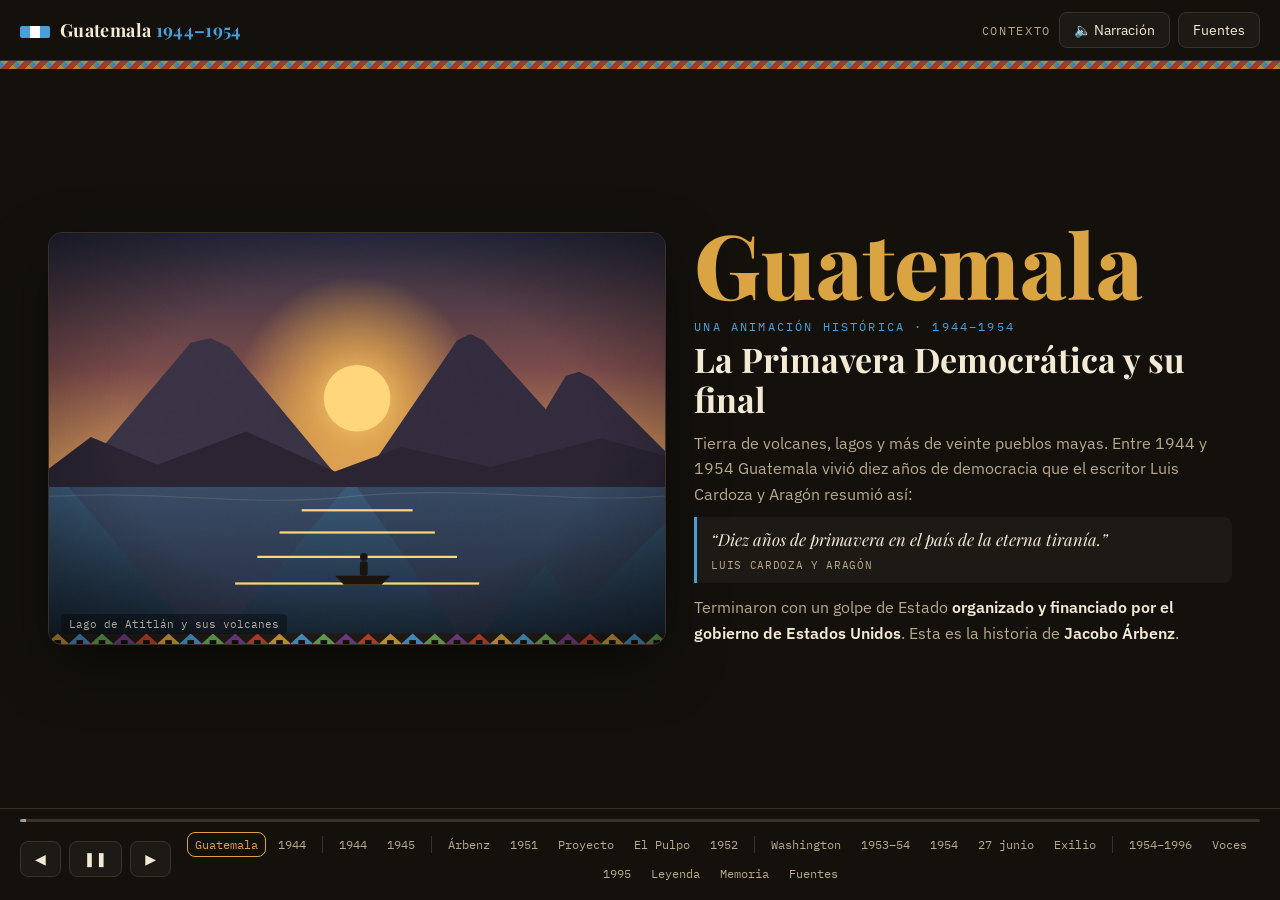
==== guatemala-1954/src/index.template.html @ e7c6b9b2 "Make index.html a self-contained single file Opening index.html on its own (downloaded alone or prev" ====
<!doctype html>
<!-- build -->
<html lang="es">
<head>
<meta charset="utf-8">
<meta name="viewport" content="width=device-width, initial-scale=1">
<title>Guatemala 1954</title>
<meta name="description" content="Animación histórica: la Primavera Democrática, Jacobo Árbenz y el golpe de Estado de 1954 respaldado por Estados Unidos.">
<link rel="preconnect" href="https://fonts.googleapis.com">
<link rel="preconnect" href="https://fonts.gstatic.com" crossorigin>
<link href="https://fonts.googleapis.com/css2?family=Playfair+Display:ital,wght@0,600;0,800;1,600&family=IBM+Plex+Sans:wght@400;500;600&family=IBM+Plex+Mono:wght@500&display=swap" rel="stylesheet">
<link rel="stylesheet" href="css/style.css">
</head>
<body>
<header class="top">
  <h1><span class="flag"><i></i><i></i><i></i></span>Guatemala <span>1944–1954</span></h1>
  <div class="toplinks">
    <span class="chapter hide-sm" id="chapter"></span>
    <button id="narrate" aria-pressed="false" title="Narración por voz (si el navegador la soporta)">🔈 Narración</button>
    <button id="sourcesBtn" class="hide-sm" title="Ir a fuentes">Fuentes</button>
  </div>
</header>
<div class="textile" aria-hidden="true"></div>

<main class="stage">
  <div class="art" id="art" aria-hidden="true"></div>
  <section class="text" id="text" aria-live="polite"></section>
</main>

<footer class="controls">
  <div class="progress"><div id="bar"></div></div>
  <div class="row">
    <div class="btns">
      <button id="prev" aria-label="Escena anterior">◀</button>
      <button id="play" aria-label="Pausar">❚❚</button>
      <button id="next" aria-label="Escena siguiente">▶</button>
    </div>
    <nav class="timeline" id="timeline" aria-label="Línea de tiempo"></nav>
  </div>
</footer>

<script src="js/geo.js"></script>
<script src="js/art.js"></script>
<script src="js/scenes.js"></script>
<script src="js/player.js"></script>
</body>
</html>
---- guatemala-1954/src/css/style.css ----
:root {
  --bg: #14110d;
  --panel: #1d1914;
  --paper: #efe4cc;
  --ink: #f3ead6;
  --muted: #b7a98c;
  --line: #3a3228;
  --sky: #4a9fd8;      /* azul de la bandera */
  --green: #6fae5a;
  --gold: #d9a441;
  --red: #c8442f;
  --usa: #8fa3c7;
  --shadow: rgba(0,0,0,.45);
}
* { box-sizing: border-box; }
html, body { margin: 0; height: 100%; }
body {
  background: var(--bg);
  color: var(--ink);
  font-family: "IBM Plex Sans", system-ui, sans-serif;
  display: flex; flex-direction: column;
  overflow-x: hidden;
}
header.top {
  display: flex; align-items: center; justify-content: space-between;
  padding: 12px 20px; border-bottom: 1px solid var(--line); gap: 12px;
}
header.top h1 { font-family: "Playfair Display", serif; font-size: 18px; margin: 0; letter-spacing: .02em; }
header.top h1 span { color: var(--sky); }
.flag { display: inline-flex; height: 12px; width: 30px; margin-right: 10px; vertical-align: -1px; border-radius: 2px; overflow: hidden; }
.flag i { flex: 1; } .flag i:nth-child(1), .flag i:nth-child(3) { background: var(--sky); } .flag i:nth-child(2) { background: #fff; }
.toplinks { display: flex; gap: 8px; align-items: center; }
.chapter { font-family: "IBM Plex Mono", monospace; font-size: 12px; letter-spacing: .14em; text-transform: uppercase; color: var(--muted); }

/* franja textil inspirada en los huipiles */
.textile { height: 8px; background:
  linear-gradient(135deg, transparent 25%, var(--red) 25% 50%, transparent 50% 75%, var(--red) 75%) 0 0 / 16px 16px,
  linear-gradient(45deg, var(--gold) 25%, var(--sky) 25% 50%, var(--gold) 50% 75%, var(--green) 75%) 0 0 / 16px 16px;
  opacity: .8; }

main.stage {
  flex: 1; display: grid; grid-template-columns: minmax(0, 1.15fr) minmax(0, 1fr);
  gap: 28px; padding: 24px clamp(16px, 4vw, 48px); align-items: center;
  max-width: 1320px; width: 100%; margin: 0 auto;
}
.art {
  position: relative; aspect-ratio: 3 / 2; width: 100%;
  background: radial-gradient(ellipse at 50% 30%, #2a241c, #16130f 75%);
  border: 1px solid var(--line); border-radius: 14px; overflow: hidden;
  box-shadow: 0 20px 60px var(--shadow);
}
.art .layer { position: absolute; inset: 0; transition: opacity .7s ease, transform .9s ease, filter .7s ease; }
.art .layer.entering { opacity: 0; transform: scale(1.04); filter: blur(4px); }
.art .layer.leaving { opacity: 0; transform: scale(.98); filter: blur(3px); }
.art svg { width: 100%; height: 100%; display: block; }
.art .layer > svg { animation: kenburns var(--dur, 12s) linear forwards; transform-origin: var(--kb-origin, 50% 50%); }
@keyframes kenburns { from { transform: scale(1); } to { transform: scale(var(--kb, 1.07)); } }
.art::before { /* viñeta */
  content: ""; position: absolute; inset: 0; z-index: 2; pointer-events: none;
  background: radial-gradient(ellipse at center, transparent 55%, rgba(0,0,0,.45));
}
.art::after { /* grano de película */
  content: ""; position: absolute; inset: -20px; z-index: 3; pointer-events: none; opacity: .09; mix-blend-mode: overlay;
  background-image: url("data:image/svg+xml;utf8,<svg xmlns='http://www.w3.org/2000/svg' width='160' height='160'><filter id='n'><feTurbulence baseFrequency='.9' numOctaves='2'/></filter><rect width='100%' height='100%' filter='url(%23n)'/></svg>");
  animation: grain .6s steps(3) infinite;
}
@keyframes grain { 0%{transform:translate(0,0)} 50%{transform:translate(-8px,5px)} 100%{transform:translate(4px,-6px)} }
.caption {
  position: absolute; left: 12px; bottom: 10px; z-index: 4; font-family: "IBM Plex Mono", monospace; font-size: 11px;
  color: rgba(243,234,214,.7); background: rgba(0,0,0,.35); padding: 3px 8px; border-radius: 4px;
}

.text { min-width: 0; }
.year { font-family: "Playfair Display", serif; font-weight: 800; font-size: clamp(44px, 7vw, 96px); line-height: .95; color: var(--gold); }
.kicker { font-family: "IBM Plex Mono", monospace; font-size: 12px; letter-spacing: .18em; text-transform: uppercase; color: var(--sky); margin: 14px 0 6px; }
.title { font-family: "Playfair Display", serif; font-size: clamp(24px, 2.8vw, 34px); margin: 0 0 12px; line-height: 1.15; }
.body { color: var(--muted); font-size: clamp(15px, 1.25vw, 16.5px); line-height: 1.6; }
.body p { margin: 0 0 10px; }
.body strong { color: var(--ink); font-weight: 600; }
.body em { color: var(--ink); }
.fact { display: inline-block; margin-top: 6px; padding: 8px 12px; border-left: 3px solid var(--gold); background: var(--panel); color: var(--ink); font-size: 14px; }
blockquote {
  margin: 8px 0 12px; padding: 10px 14px; border-left: 3px solid var(--sky); background: var(--panel); border-radius: 0 8px 8px 0;
  font-family: "Playfair Display", serif; font-style: italic; font-size: clamp(15px, 1.3vw, 17px); color: var(--ink); line-height: 1.45;
}
blockquote cite { display: block; margin-top: 6px; font-family: "IBM Plex Mono", monospace; font-style: normal; font-size: 11px; color: var(--muted); letter-spacing: .06em; }
.voices { display: grid; grid-template-columns: 1fr 1fr; gap: 8px; margin-top: 4px; }
.voice { background: var(--panel); border: 1px solid var(--line); border-radius: 8px; padding: 9px 11px; font-size: 13.5px; line-height: 1.45; }
.voice b { display: block; font-family: "IBM Plex Mono", monospace; font-weight: 500; font-size: 10.5px; letter-spacing: .12em; text-transform: uppercase; margin-bottom: 4px; }
.voice.pro b { color: var(--green); } .voice.con b { color: var(--red); } .voice.usa b { color: var(--usa); } .voice.hist b { color: var(--gold); }

.reveal > * { opacity: 0; transform: translateY(14px); animation: rise .8s cubic-bezier(.2,.7,.2,1) forwards; }
.reveal > *:nth-child(1) { animation-delay: .1s } .reveal > *:nth-child(2) { animation-delay: .3s }
.reveal > *:nth-child(3) { animation-delay: .5s } .reveal > *:nth-child(4) { animation-delay: .8s }
@keyframes rise { to { opacity: 1; transform: none; } }

footer.controls { border-top: 1px solid var(--line); padding: 10px 20px 14px; }
.progress { height: 3px; background: var(--line); border-radius: 3px; overflow: hidden; margin-bottom: 10px; }
.progress > div { height: 100%; width: 0; background: linear-gradient(90deg, var(--sky), var(--gold)); }
.row { display: flex; align-items: center; gap: 10px; flex-wrap: wrap; justify-content: space-between; }
.btns { display: flex; gap: 8px; }
button {
  font: inherit; font-size: 14px; color: var(--ink); background: var(--panel);
  border: 1px solid var(--line); border-radius: 8px; padding: 8px 14px; cursor: pointer;
}
button:hover { border-color: var(--muted); }
button[aria-pressed="true"] { border-color: var(--sky); color: var(--sky); }
.timeline { display: flex; gap: 4px; flex: 1; min-width: 0; justify-content: center; flex-wrap: wrap; }
.timeline button { padding: 4px 7px; font-family: "IBM Plex Mono", monospace; font-size: 11.5px; color: var(--muted); background: transparent; border-color: transparent; }
.timeline button.on { color: var(--gold); border-color: var(--gold); }
.timeline .sep { width: 1px; background: var(--line); margin: 4px 4px; }

/* utilidades de animación SVG */
.draw { stroke-dasharray: var(--len, 1000); stroke-dashoffset: var(--len, 1000); animation: draw var(--d, 2s) ease forwards; animation-delay: var(--delay, 0s); }
@keyframes draw { to { stroke-dashoffset: 0; } }
.fade { opacity: 0; animation: fade 1s ease forwards; animation-delay: var(--delay, 0s); }
@keyframes fade { to { opacity: 1; } }
.pop { transform-box: fill-box; transform-origin: center; transform: scale(0); animation: pop .6s cubic-bezier(.3,1.6,.5,1) forwards; animation-delay: var(--delay, 0s); }
@keyframes pop { to { transform: scale(1); } }
.up { transform-box: fill-box; transform-origin: bottom; transform: scaleY(0); animation: up 1.2s ease forwards; animation-delay: var(--delay, 0s); }
@keyframes up { to { transform: scaleY(1); } }
.sway { transform-box: fill-box; transform-origin: bottom center; animation: sway 3s ease-in-out infinite alternate; }
@keyframes sway { from { transform: rotate(-4deg); } to { transform: rotate(4deg); } }
.float { animation: float 5s ease-in-out infinite alternate; }
@keyframes float { from { transform: translateY(0); } to { transform: translateY(-6px); } }
.wave-flag { transform-box: fill-box; transform-origin: left center; animation: flagwave 1.4s ease-in-out infinite alternate; }
@keyframes flagwave { from { transform: skewY(-3deg) scaleX(.96); } to { transform: skewY(3deg) scaleX(1); } }
.flap { transform-box: fill-box; transform-origin: bottom center; animation: flap .35s ease-in-out infinite alternate; }
@keyframes flap { from { transform: scaleY(1); } to { transform: scaleY(-.6); } }
.shimmer { animation: shimmer 3s ease-in-out infinite alternate; }
@keyframes shimmer { from { opacity: .15; } to { opacity: .55; } }

@media (max-width: 900px) {
  main.stage { grid-template-columns: 1fr; gap: 16px; padding: 16px; align-items: start; }
  .year { font-size: 52px; }
  .toplinks .hide-sm { display: none; }
  .timeline { flex-basis: 100%; order: -1; justify-content: flex-start; }
  .timeline .sep { display: none; }
  .btns { width: 100%; justify-content: center; }
  .voices { grid-template-columns: 1fr; }
}
@media (prefers-reduced-motion: reduce) {
  *, *::before, *::after { animation-duration: .01ms !important; animation-delay: 0s !important; animation-iteration-count: 1 !important; transition: none !important; }
}
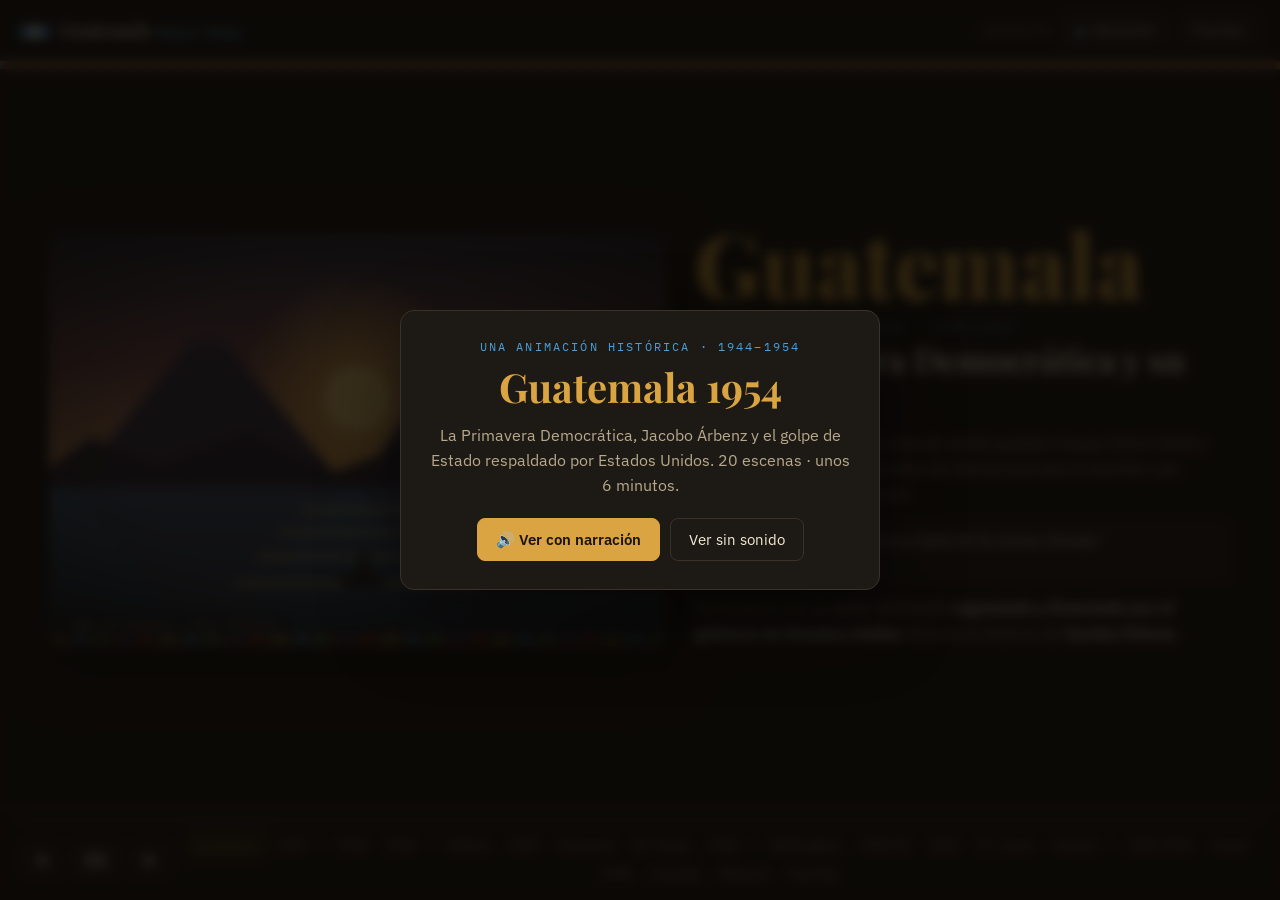
==== commit fa0a30e0: "Add recorded narration track and packaging/publishing workflow - tools/narrar.py renders one MP3 per" ====
--- a/guatemala-1954/src/index.template.html
+++ b/guatemala-1954/src/index.template.html
@@ -22,6 +22,18 @@
 </header>
 <div class="textile" aria-hidden="true"></div>
 
+<div class="intro" id="intro" role="dialog" aria-labelledby="introTitle">
+  <div class="intro-card">
+    <div class="kicker">Una animación histórica · 1944–1954</div>
+    <h2 id="introTitle">Guatemala 1954</h2>
+    <p>La Primavera Democrática, Jacobo Árbenz y el golpe de Estado respaldado por Estados Unidos. 20 escenas · unos 6 minutos.</p>
+    <div class="intro-btns">
+      <button id="introVoice" class="primary">🔊 Ver con narración</button>
+      <button id="introMute">Ver sin sonido</button>
+    </div>
+  </div>
+</div>
+
 <main class="stage">
   <div class="art" id="art" aria-hidden="true"></div>
   <section class="text" id="text" aria-live="polite"></section>
--- a/guatemala-1954/src/css/style.css
+++ b/guatemala-1954/src/css/style.css
@@ -110,6 +110,24 @@
 .timeline button.on { color: var(--gold); border-color: var(--gold); }
 .timeline .sep { width: 1px; background: var(--line); margin: 4px 4px; }
 
+/* pantalla de inicio */
+.intro {
+  position: fixed; inset: 0; z-index: 20; display: grid; place-items: center; padding: 16px;
+  background: rgba(10, 8, 6, .82); backdrop-filter: blur(6px);
+}
+.intro[hidden] { display: none; }
+.intro-card {
+  max-width: 480px; width: 100%; background: var(--panel); border: 1px solid var(--line); border-radius: 14px;
+  padding: 28px; box-shadow: 0 30px 80px var(--shadow); text-align: center;
+}
+.intro-card .kicker { margin-top: 0; }
+.intro-card h2 { font-family: "Playfair Display", serif; font-size: 40px; margin: 6px 0 10px; color: var(--gold); }
+.intro-card p { color: var(--muted); line-height: 1.55; margin: 0 0 20px; }
+.intro-btns { display: flex; gap: 10px; justify-content: center; flex-wrap: wrap; }
+.intro-btns button { padding: 11px 18px; font-size: 15px; }
+button.primary { background: var(--gold); border-color: var(--gold); color: #1a140c; font-weight: 600; }
+button.primary:hover { filter: brightness(1.08); border-color: var(--gold); }
+
 /* utilidades de animación SVG */
 .draw { stroke-dasharray: var(--len, 1000); stroke-dashoffset: var(--len, 1000); animation: draw var(--d, 2s) ease forwards; animation-delay: var(--delay, 0s); }
 @keyframes draw { to { stroke-dashoffset: 0; } }
